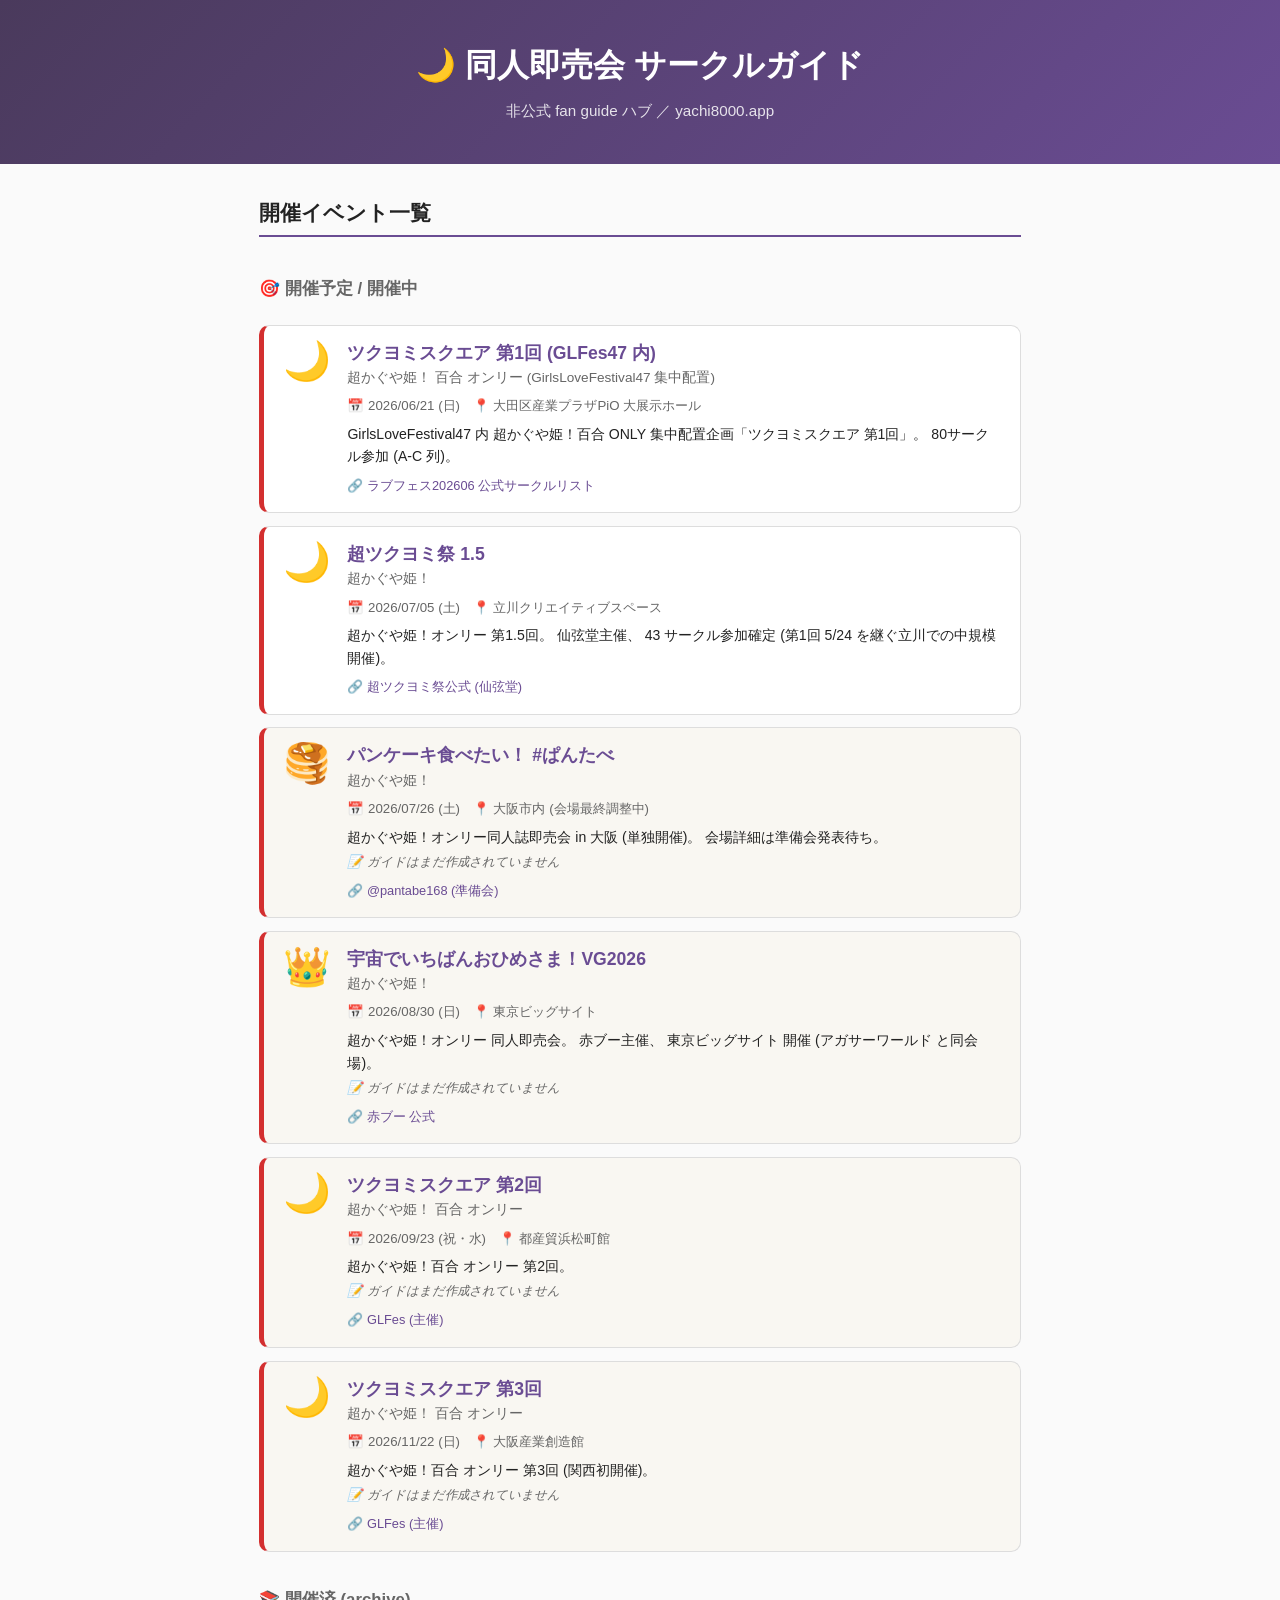
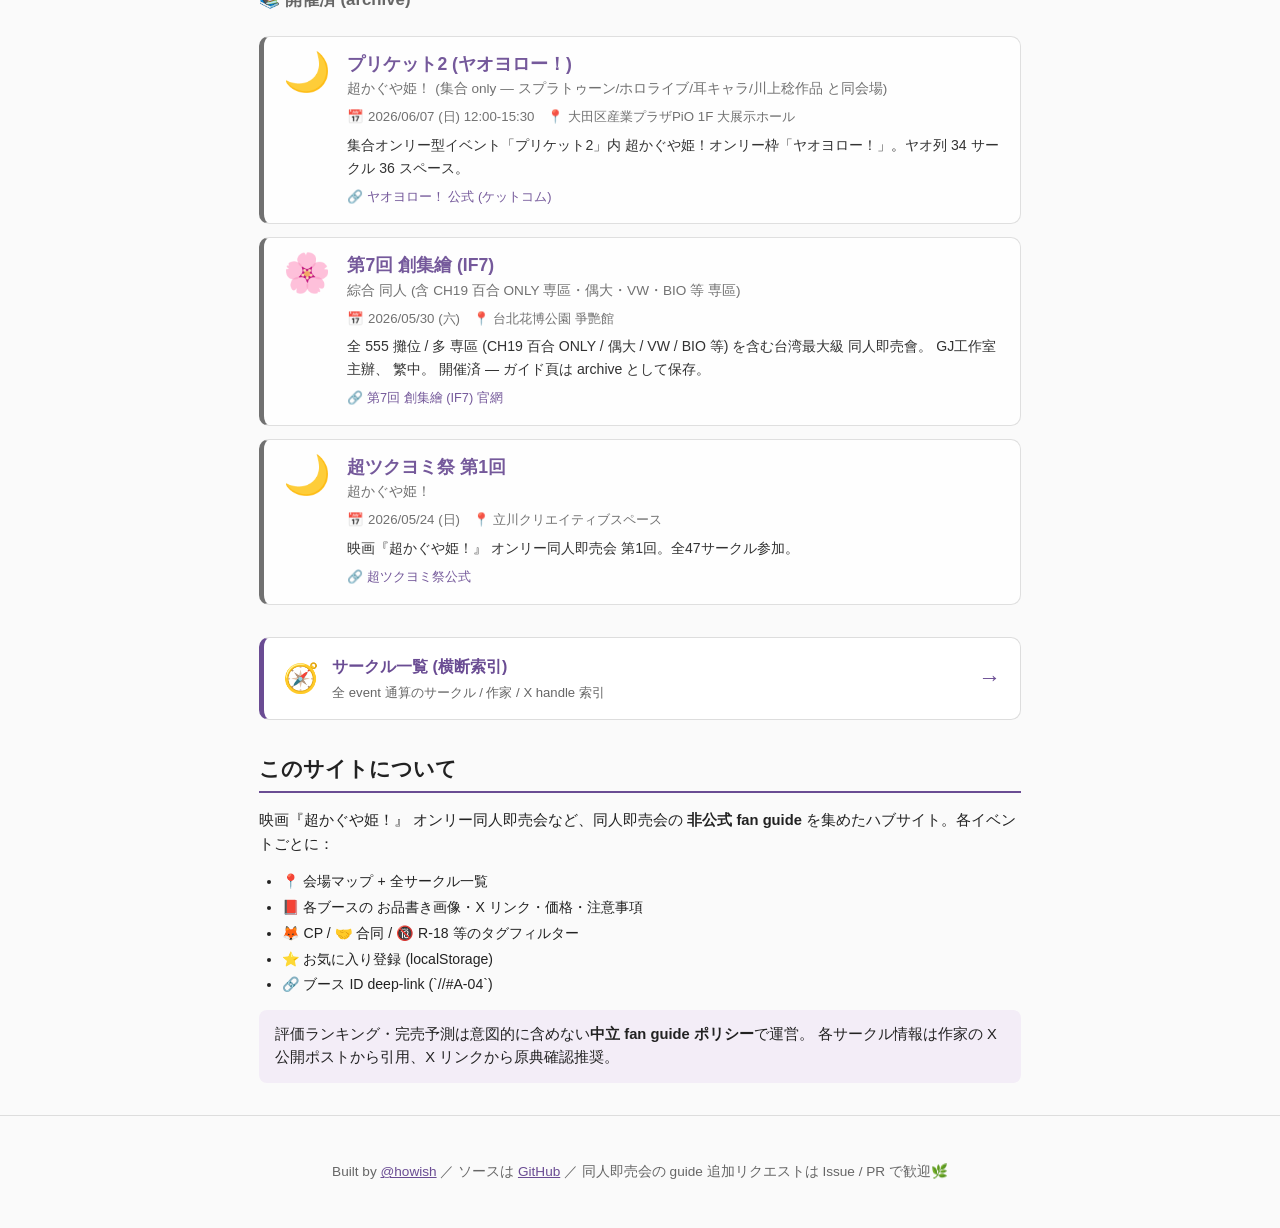
==== index.html @ 336e181e "covers: vision-classify all slot0s across 3 events per cover-kinds.md 8 parallel vision agents class" ====
<!DOCTYPE html>
<html lang="ja">
<head>
<meta charset="UTF-8">
<meta name="viewport" content="width=device-width, initial-scale=1.0">
<title>同人即売会 サークルガイド ハブ — yachi8000.app</title>
<meta name="description" content="同人即売会の非公式サークルガイドを集めたハブ。">
<link rel="stylesheet" href="hub.css?v=1781100471">
<link rel="icon" type="image/svg+xml" href="icon.svg?v=1781100471">
<link rel="apple-touch-icon" href="icon.svg?v=1781100471">
<link rel="manifest" href="manifest.webmanifest?v=1781100471">
<meta name="theme-color" content="#4a3a5c">
<meta name="apple-mobile-web-app-capable" content="yes">
<meta name="apple-mobile-web-app-status-bar-style" content="black-translucent">
<meta name="apple-mobile-web-app-title" content="サークルガイド">
</head>
<body>
<header class="hub-header">
  <h1>🌙 同人即売会 サークルガイド</h1>
  <p class="hub-subtitle">非公式 fan guide ハブ ／ yachi8000.app</p>
</header>

<main class="hub-main">
  <section class="hub-events">
    <h2>開催イベント一覧</h2>
    <div id="event-list" class="event-list">
      <p class="loading">読み込み中...</p>
    </div>
  </section>

  <section class="hub-circles-link">
    <a href="circles/" class="hub-circles-cta">
      <span class="hub-circles-icon">🧭</span>
      <div>
        <strong>サークル一覧 (横断索引)</strong>
        <span class="hub-circles-sub">全 event 通算のサークル / 作家 / X handle 索引</span>
      </div>
      <span class="hub-circles-arrow">→</span>
    </a>
  </section>

  <section class="hub-about">
    <h2>このサイトについて</h2>
    <p>
      映画『超かぐや姫！』 オンリー同人即売会など、同人即売会の
      <strong>非公式 fan guide</strong> を集めたハブサイト。各イベントごとに：
    </p>
    <ul>
      <li>📍 会場マップ + 全サークル一覧</li>
      <li>📕 各ブースの お品書き画像・X リンク・価格・注意事項</li>
      <li>🦊 CP / 🤝 合同 / 🔞 R-18 等のタグフィルター</li>
      <li>⭐ お気に入り登録 (localStorage)</li>
      <li>🔗 ブース ID deep-link (`/<event-slug>/#A-04`)</li>
    </ul>
    <p class="hub-policy">
      評価ランキング・完売予測は意図的に含めない<strong>中立 fan guide ポリシー</strong>で運営。
      各サークル情報は作家の X 公開ポストから引用、X リンクから原典確認推奨。
    </p>
  </section>
</main>

<footer class="hub-footer">
  <p>
    Built by <a href="https://github.com/howish" target="_blank" rel="noopener">@howish</a>
    ／ ソースは <a href="https://github.com/howish/cho-tsukuyomi-map" target="_blank" rel="noopener">GitHub</a>
    ／ 同人即売会の guide 追加リクエストは Issue / PR で歓迎🌿
  </p>
</footer>

<script src="hub.js?v=1781100471"></script>
<script>
// Register root-scope SW for hub PWA installability + offline. Per-event
// SWs (registered by their own app.js) win for their narrower scope.
if ('serviceWorker' in navigator) {
  window.addEventListener('load', () => {
    navigator.serviceWorker.register('sw.js', { scope: './' }).catch(() => {});
  });
}
</script>
</body>
</html>
---- hub.css ----
:root {
  --bg: #fafafa;
  --bg-card: #fff;
  --text: #222;
  --text-muted: #666;
  --border: #ddd;
  --accent: #6a4c93;
  --accent-dark: #4a3a5c;
}

* { box-sizing: border-box; }

body {
  font-family: -apple-system, BlinkMacSystemFont, "Hiragino Sans", "Yu Gothic UI", sans-serif;
  background: var(--bg);
  color: var(--text);
  margin: 0;
  padding: 0;
  line-height: 1.6;
}

.hub-header {
  background: linear-gradient(135deg, var(--accent-dark) 0%, var(--accent) 100%);
  color: #fff;
  padding: 2.5rem 1.5rem;
  text-align: center;
}

.hub-header h1 {
  margin: 0;
  font-size: 2rem;
}

.hub-subtitle {
  margin: 0.5rem 0 0;
  font-size: 0.95rem;
  opacity: 0.85;
}

.hub-main {
  max-width: 800px;
  margin: 2rem auto;
  padding: 0 1.2rem;
}

section { margin: 2rem 0; }

h2 {
  margin: 1.2rem 0 1rem 0;
  padding-bottom: 0.4rem;
  border-bottom: 2px solid var(--accent);
  font-size: 1.3rem;
}

.group-title {
  margin: 1.4rem 0 0.6rem 0;
  font-size: 1.05rem;
  color: var(--text-muted);
}

.event-list {
  display: flex;
  flex-direction: column;
  gap: 0.8rem;
}

.event-card {
  display: flex;
  gap: 1rem;
  padding: 1rem 1.2rem;
  background: var(--bg-card);
  border: 1px solid var(--border);
  border-left: 5px solid var(--accent);
  border-radius: 10px;
  text-decoration: none;
  color: var(--text);
  transition: transform 0.12s, box-shadow 0.12s;
}

.event-card:hover {
  transform: translateY(-2px);
  box-shadow: 0 4px 12px rgba(0,0,0,0.08);
}

.event-card.status-past {
  border-left-color: var(--text-muted);
  opacity: 0.92;
}

.event-card.status-upcoming {
  border-left-color: #d32f2f;
}

.event-card.no-guide {
  cursor: default;
  background: #f9f7f2;
}
.event-card.no-guide:hover {
  transform: none;
  box-shadow: 0 1px 3px rgba(0,0,0,0.08);
}

.event-no-guide-note {
  font-size: 0.78rem;
  color: var(--text-muted);
  font-style: italic;
  margin-top: 0.3rem;
}

.event-icon {
  font-size: 2.4rem;
  flex: 0 0 auto;
  line-height: 1;
}

.event-body { flex: 1; min-width: 0; }

.event-name {
  font-weight: 700;
  color: var(--accent);
  font-size: 1.1rem;
  line-height: 1.3;
}

.event-fandom {
  font-size: 0.85rem;
  color: var(--text-muted);
  margin-top: 0.15rem;
}

.event-meta {
  display: flex;
  flex-wrap: wrap;
  gap: 0.3rem 0.8rem;
  margin-top: 0.4rem;
  font-size: 0.83rem;
  color: var(--text-muted);
}

.event-summary {
  margin-top: 0.4rem;
  font-size: 0.88rem;
  color: var(--text);
}

.event-official {
  margin-top: 0.5rem;
  font-size: 0.8rem;
}

.event-official a {
  color: var(--accent);
  text-decoration: none;
}

.event-official a:hover { text-decoration: underline; }

.hub-circles-link {
  margin: 1.5rem 0;
}

.hub-circles-cta {
  display: flex;
  align-items: center;
  gap: 0.8rem;
  padding: 1rem 1.2rem;
  background: var(--bg-card);
  border: 1px solid var(--border);
  border-left: 5px solid var(--accent);
  border-radius: 10px;
  text-decoration: none;
  color: var(--text);
  transition: transform 0.12s, box-shadow 0.12s;
}
.hub-circles-cta:hover {
  transform: translateY(-2px);
  box-shadow: 0 4px 12px rgba(0,0,0,0.08);
}

.hub-circles-icon { font-size: 1.8rem; }
.hub-circles-cta > div { flex: 1; }
.hub-circles-cta strong {
  display: block;
  font-size: 1rem;
  color: var(--accent);
}
.hub-circles-sub {
  display: block;
  font-size: 0.82rem;
  color: var(--text-muted);
  margin-top: 0.15rem;
}
.hub-circles-arrow {
  font-size: 1.4rem;
  color: var(--accent);
}

.hub-about p {
  margin: 0.7rem 0;
  font-size: 0.92rem;
}

.hub-about ul {
  padding-left: 1.4rem;
  font-size: 0.88rem;
}

.hub-about li { margin: 0.2rem 0; }

.hub-policy {
  margin-top: 1rem;
  padding: 0.8rem 1rem;
  background: #f3edf7;
  border-radius: 8px;
  font-size: 0.85rem;
}

.hub-footer {
  text-align: center;
  padding: 2rem 1rem;
  color: var(--text-muted);
  font-size: 0.85rem;
  border-top: 1px solid var(--border);
  margin-top: 2rem;
}

.hub-footer a { color: var(--accent); }

.loading, .empty, .error {
  text-align: center;
  padding: 2rem 1rem;
  color: var(--text-muted);
}

.error { color: #d32f2f; }

@media (max-width: 600px) {
  .hub-header h1 { font-size: 1.5rem; }
  .event-card { padding: 0.8rem 1rem; }
  .event-icon { font-size: 2rem; }
  .event-name { font-size: 1rem; }
}

/* Simple Icons SVG brand mark — sized to match adjacent text via 1em,
   inherits color via currentColor so per-platform chip tints still apply.
   Without this rule, SVGs without explicit width/height attrs default to
   300x150 and blow up the chip. Shared across hub / circles / review. */
.platform-icon {
  width: 1em;
  height: 1em;
  vertical-align: -0.15em;
  fill: currentColor;
  flex-shrink: 0;
}
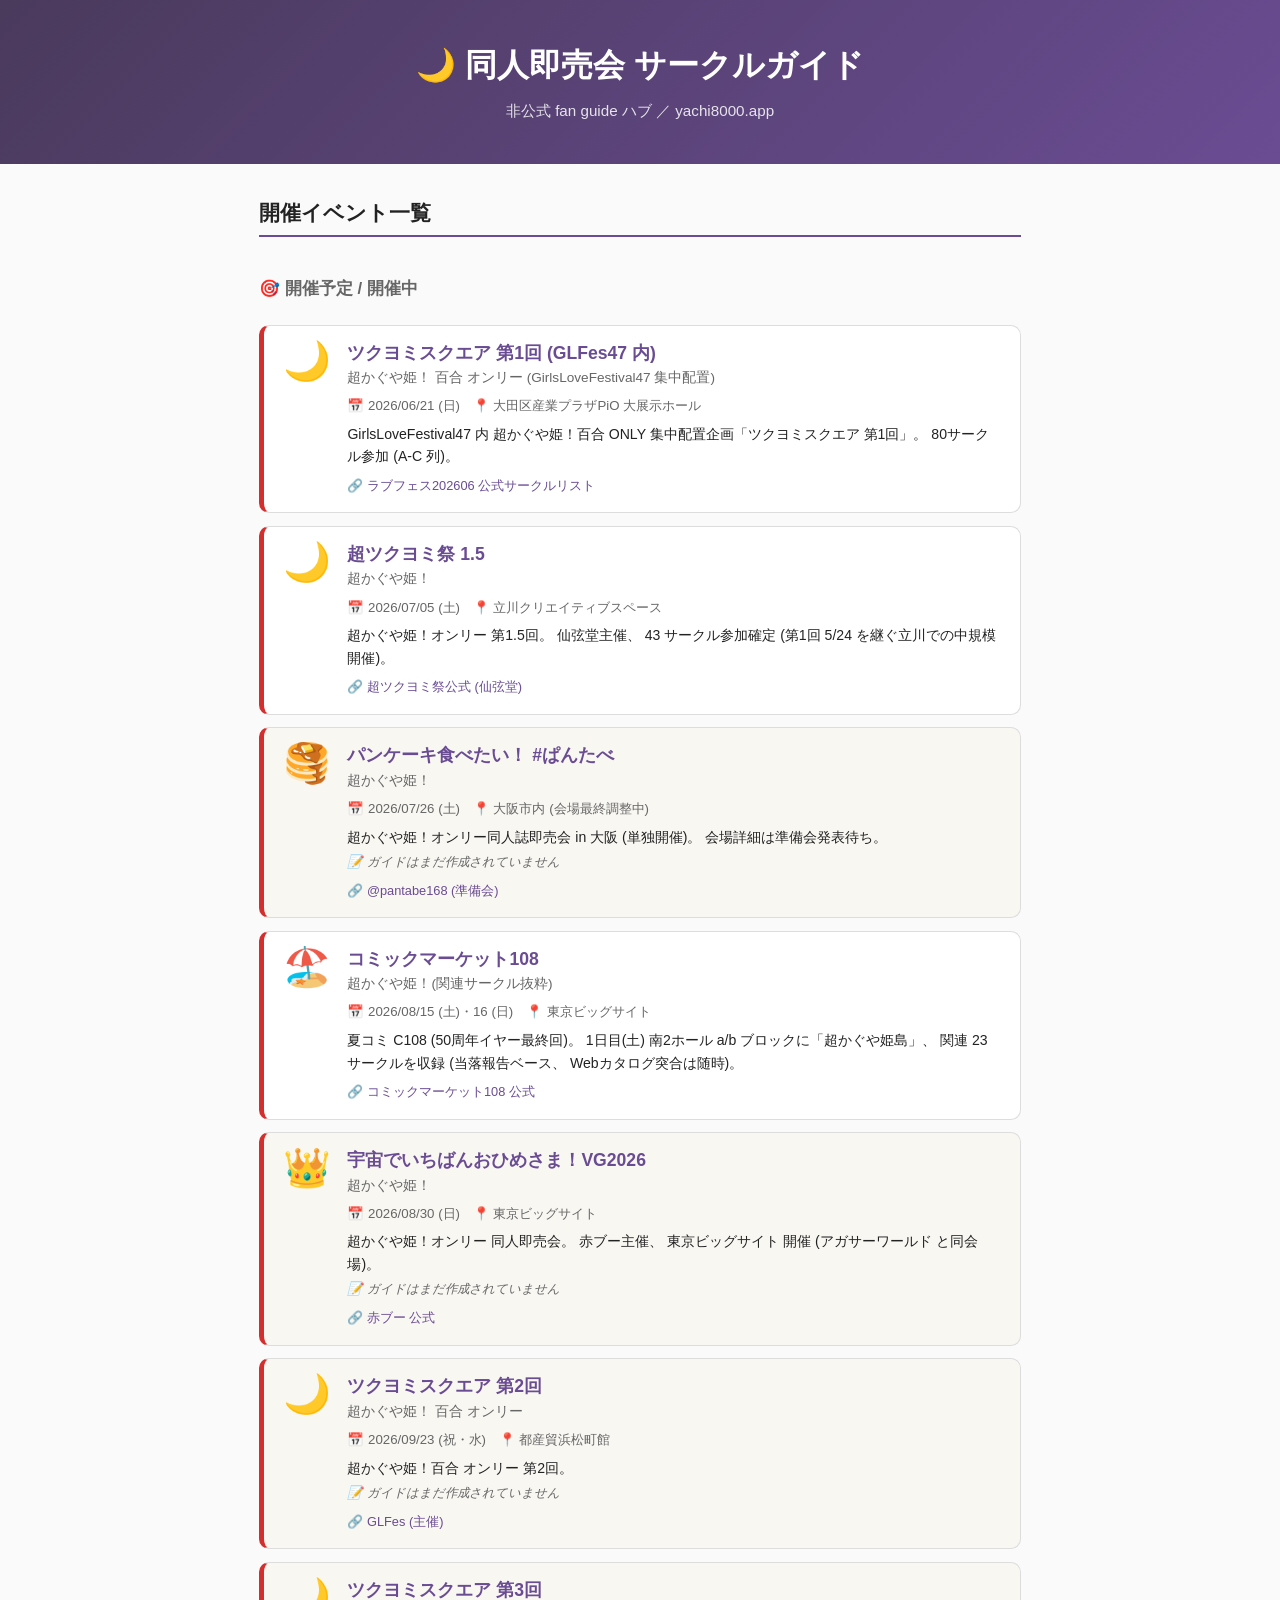
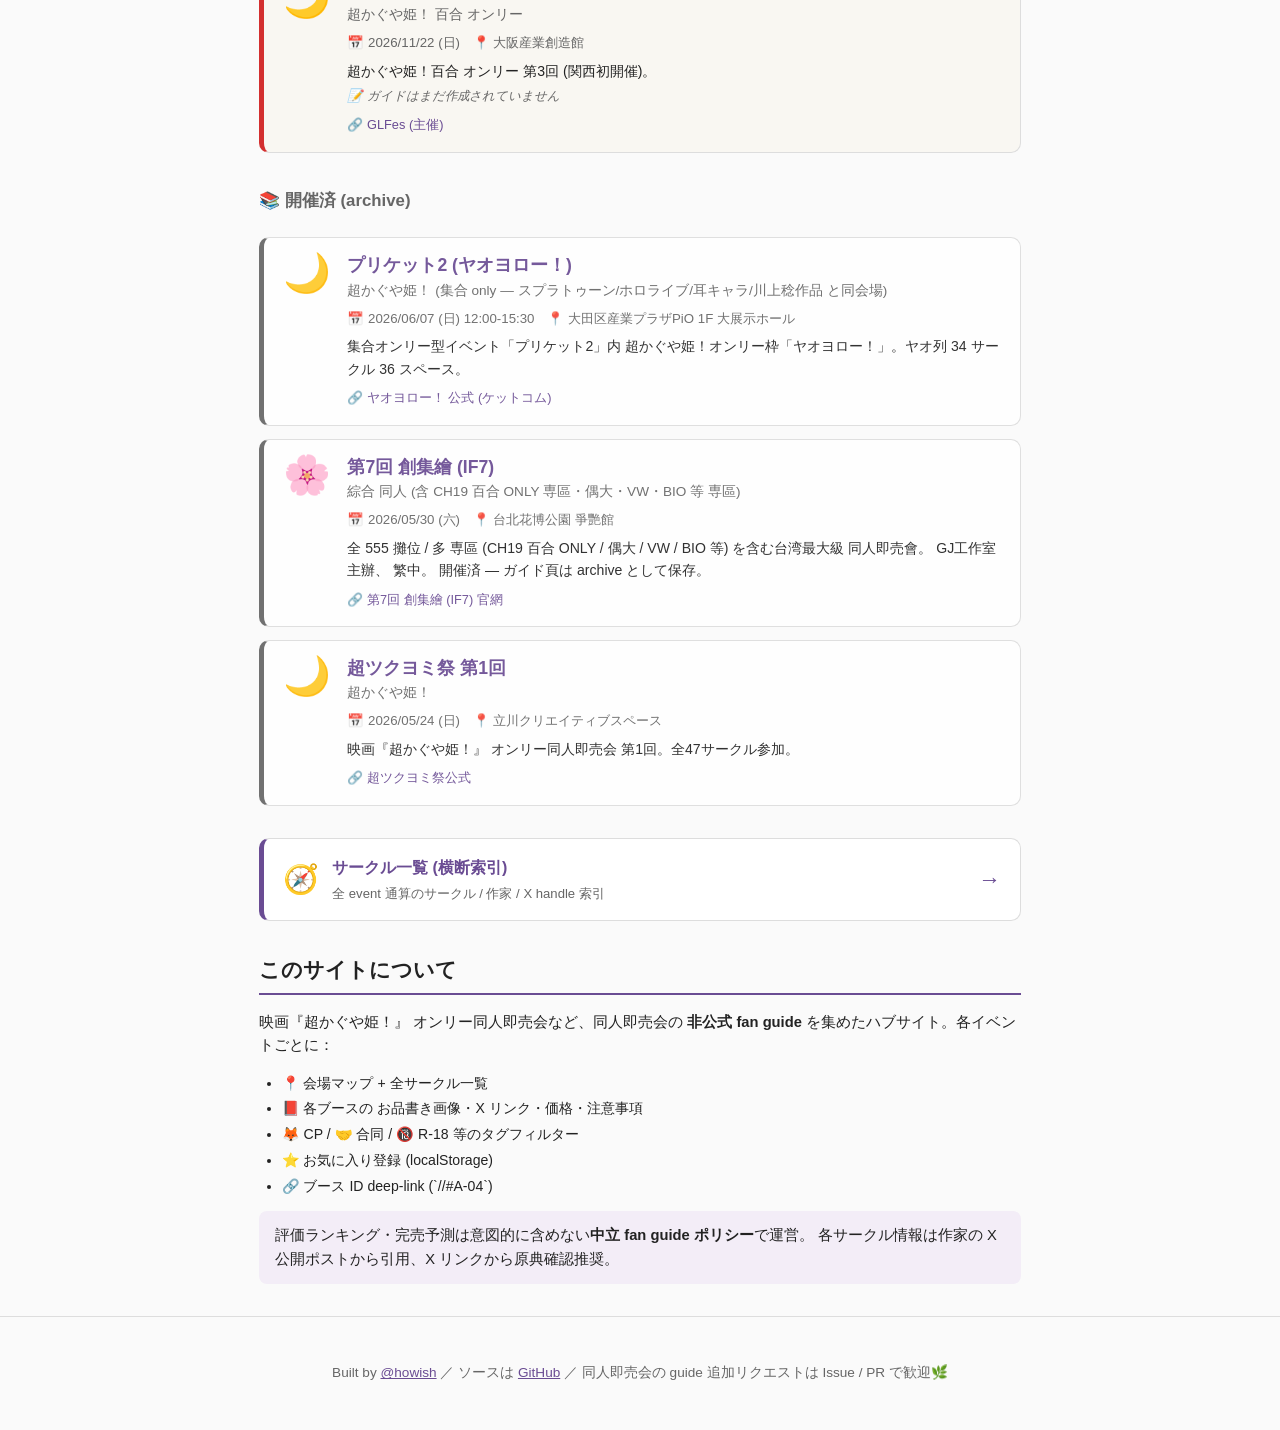
==== commit 0a17d231: "c108-2026-08: bootstrap C108 超かぐや姫 circle guide (23 booths) Comiket 108 (2026-08-15/16, Tokyo Big Si" ====
--- a/index.html
+++ b/index.html
@@ -5,10 +5,10 @@
 <meta name="viewport" content="width=device-width, initial-scale=1.0">
 <title>同人即売会 サークルガイド ハブ — yachi8000.app</title>
 <meta name="description" content="同人即売会の非公式サークルガイドを集めたハブ。">
-<link rel="stylesheet" href="hub.css?v=1781100471">
-<link rel="icon" type="image/svg+xml" href="icon.svg?v=1781100471">
-<link rel="apple-touch-icon" href="icon.svg?v=1781100471">
-<link rel="manifest" href="manifest.webmanifest?v=1781100471">
+<link rel="stylesheet" href="hub.css?v=1781177578">
+<link rel="icon" type="image/svg+xml" href="icon.svg?v=1781177578">
+<link rel="apple-touch-icon" href="icon.svg?v=1781177578">
+<link rel="manifest" href="manifest.webmanifest?v=1781177578">
 <meta name="theme-color" content="#4a3a5c">
 <meta name="apple-mobile-web-app-capable" content="yes">
 <meta name="apple-mobile-web-app-status-bar-style" content="black-translucent">
@@ -67,7 +67,7 @@
   </p>
 </footer>
 
-<script src="hub.js?v=1781100471"></script>
+<script src="hub.js?v=1781177578"></script>
 <script>
 // Register root-scope SW for hub PWA installability + offline. Per-event
 // SWs (registered by their own app.js) win for their narrower scope.
